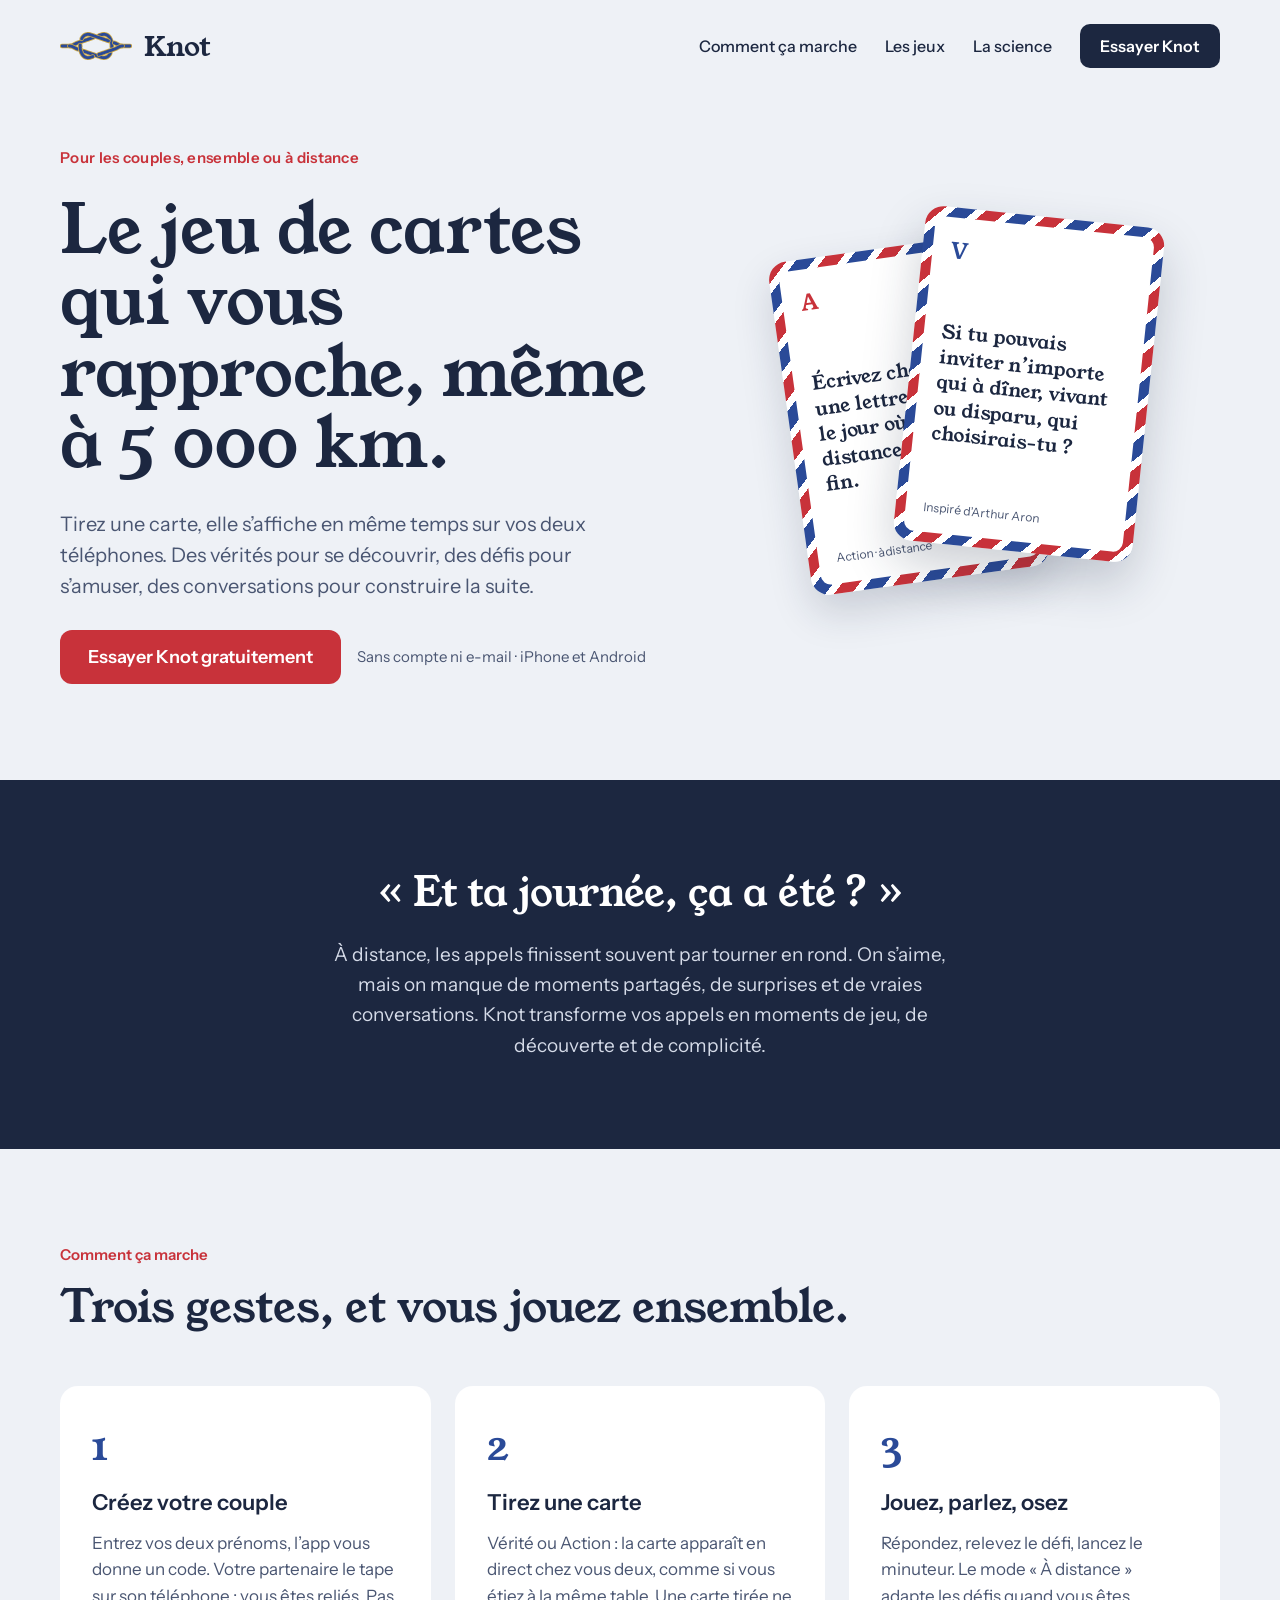
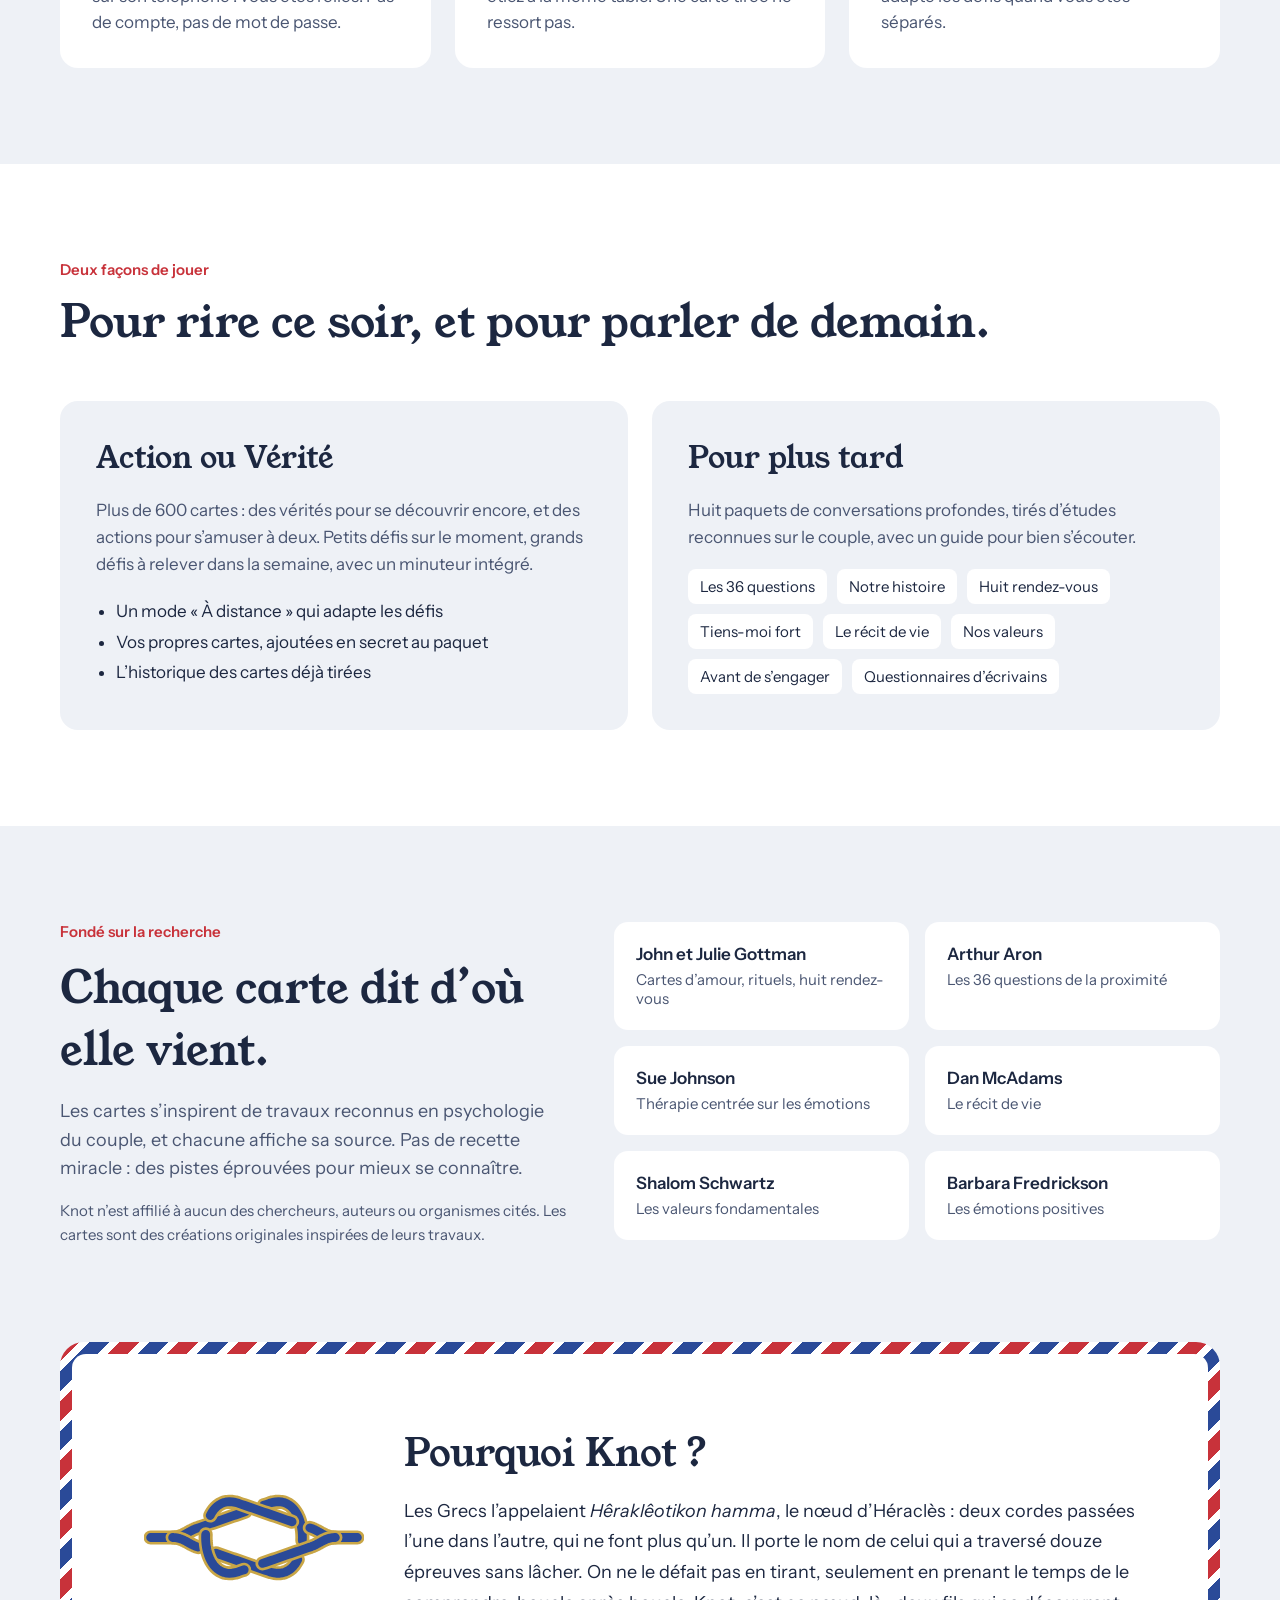
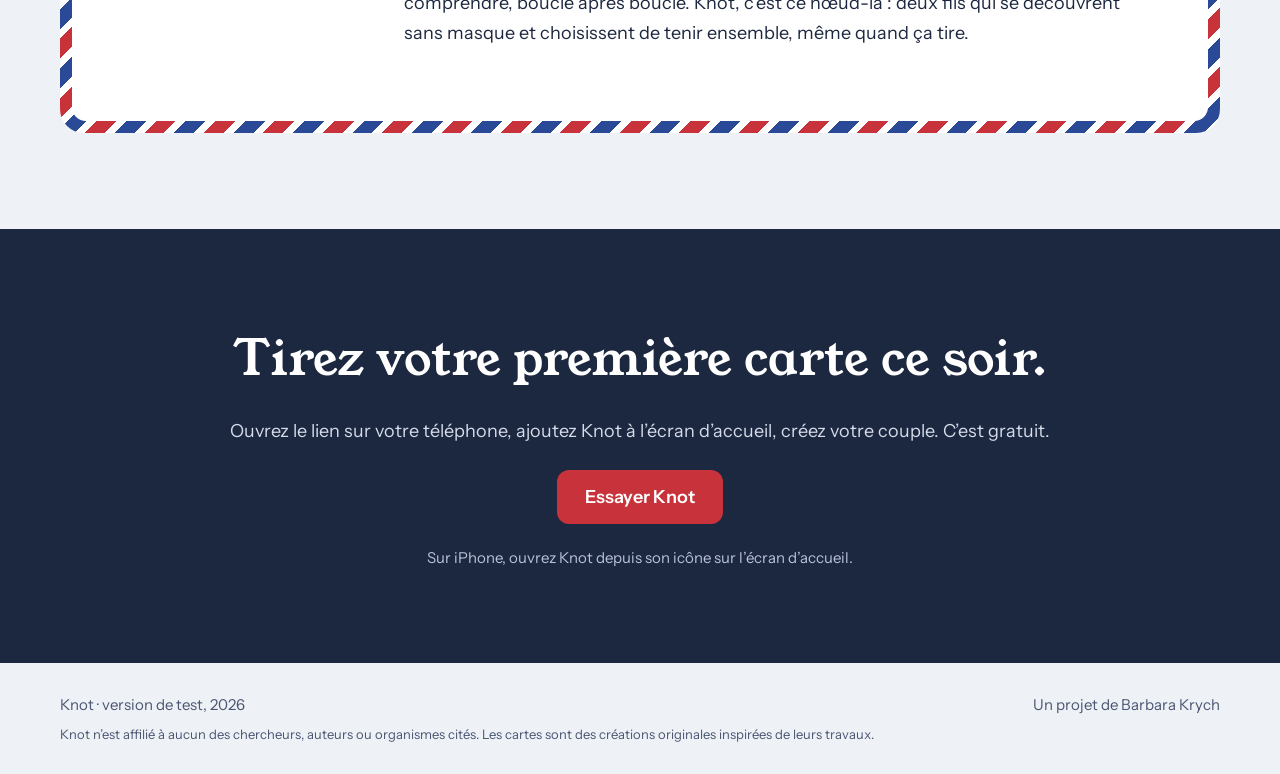
==== site/index.html @ 807b1a23 "Site de présentation dans site/, ignoré par le service worker et le numéro de version Le dossier sit" ====
<!doctype html>
<html lang="fr">
<head>
<meta charset="utf-8">
<meta name="viewport" content="width=device-width, initial-scale=1">
<title>Knot · le jeu de cartes des couples</title>
<meta name="description" content="Le jeu de cartes qui rapproche les couples, même à distance : vérités, défis et conversations profondes, tirés ensemble en direct.">
<link rel="icon" href="knot-logo.svg" type="image/svg+xml">
<link rel="preconnect" href="https://fonts.googleapis.com">
<link rel="stylesheet" href="https://fonts.googleapis.com/css2?family=Young+Serif&amp;family=Instrument+Sans:wght@400;500;600;700&amp;display=swap">
<style>
body{margin:0;background:#EEF1F6}
a{color:#2A4A98}a:hover{color:#1C2740}
.avion{background:repeating-linear-gradient(135deg,#C8323A 0 14px,#FFFFFF 14px 21px,#2A4A98 21px 35px,#FFFFFF 35px 42px)}
</style>
<style>html{scroll-behavior:smooth}img{max-width:100%}</style>
</head>
<body>
<div style="font-family: 'Instrument Sans', system-ui, sans-serif; color: #1C2740; background: #EEF1F6; min-height: 100vh">

<header style="max-width: 1160px; margin: 0 auto; padding: 24px 24px; display: flex; align-items: center; justify-content: space-between; gap: 16px; flex-wrap: wrap">
<a href="https://barbarakrych.github.io/Knot/" style="display: flex; align-items: center; gap: 12px; text-decoration: none; color: #1C2740">
<img src="knot-logo.svg" alt="" style="width: 72px; height: 32px">
<span style="font-family: 'Young Serif', Georgia, serif; font-size: 28px">Knot</span>
</a>
<nav style="display: flex; align-items: center; gap: 28px; flex-wrap: wrap; font-size: 16px; font-weight: 500">
<a href="#comment" style="color: #1C2740; text-decoration: none">Comment ça marche</a>
<a href="#jeux" style="color: #1C2740; text-decoration: none">Les jeux</a>
<a href="#science" style="color: #1C2740; text-decoration: none">La science</a>
<a href="https://barbarakrych.github.io/Knot/" style="background: #1C2740; color: #FFFFFF; text-decoration: none; padding: 12px 20px; border-radius: 10px; font-weight: 600">Essayer Knot</a>
</nav>
</header>

<section style="max-width: 1160px; margin: 0 auto; padding: 56px 24px 96px; display: flex; flex-wrap: wrap; align-items: center; gap: 56px">
<div style="flex: 1 1 480px; min-width: 0; display: flex; flex-direction: column; gap: 28px">
<p style="margin: 0; font-size: 15px; font-weight: 600; letter-spacing: 0.02em; color: #C8323A">Pour les couples, ensemble ou à distance</p>
<h1 style="margin: 0; font-family: 'Young Serif', Georgia, serif; font-weight: 400; font-size: clamp(42px, 6vw, 68px); line-height: 1.05">Le jeu de cartes qui vous rapproche, même à 5 000 km.</h1>
<p style="margin: 0; font-size: 20px; line-height: 1.55; color: #4A5672; max-width: 34rem">Tirez une carte, elle s’affiche en même temps sur vos deux téléphones. Des vérités pour se découvrir, des défis pour s’amuser, des conversations pour construire la suite.</p>
<div style="display: flex; flex-wrap: wrap; align-items: center; gap: 16px">
<a href="https://barbarakrych.github.io/Knot/" style="background: #C8323A; color: #FFFFFF; text-decoration: none; padding: 16px 28px; border-radius: 12px; font-size: 18px; font-weight: 600">Essayer Knot gratuitement</a>
<span style="font-size: 15px; color: #4A5672">Sans compte ni e-mail · iPhone et Android</span>
</div>
</div>
<div style="flex: 1 1 380px; min-width: 0; display: flex; justify-content: center; align-items: center; padding: 24px 0">
<div style="position: relative; width: 360px; max-width: 100%; height: 400px">
<div class="avion" style="position: absolute; left: 0; top: 30px; width: 240px; height: 336px; border-radius: 18px; padding: 10px; box-sizing: border-box; transform: rotate(-8deg); box-shadow: 0 18px 40px rgba(28,39,64,0.18)">
<div style="background: #FFFFFF; border-radius: 10px; height: 100%; box-sizing: border-box; padding: 18px; display: flex; flex-direction: column; justify-content: space-between">
<div style="font-family: 'Young Serif', Georgia, serif; font-size: 22px; color: #C8323A">A</div>
<p style="margin: 0; font-family: 'Young Serif', Georgia, serif; font-size: 19px; line-height: 1.35">Écrivez chacun une lettre à ouvrir le jour où la distance prendra fin.</p>
<div style="font-size: 12px; color: #4A5672">Action · à distance</div>
</div>
</div>
<div class="avion" style="position: absolute; right: 0; top: 0; width: 240px; height: 336px; border-radius: 18px; padding: 10px; box-sizing: border-box; transform: rotate(6deg); box-shadow: 0 22px 48px rgba(28,39,64,0.22)">
<div style="background: #FFFFFF; border-radius: 10px; height: 100%; box-sizing: border-box; padding: 18px; display: flex; flex-direction: column; justify-content: space-between">
<div style="font-family: 'Young Serif', Georgia, serif; font-size: 22px; color: #2A4A98">V</div>
<p style="margin: 0; font-family: 'Young Serif', Georgia, serif; font-size: 19px; line-height: 1.35">Si tu pouvais inviter n’importe qui à dîner, vivant ou disparu, qui choisirais-tu ?</p>
<div style="font-size: 12px; color: #4A5672">Inspiré d’Arthur Aron</div>
</div>
</div>
</div>
</div>
</section>

<section style="background: #1C2740; color: #FFFFFF">
<div style="max-width: 860px; margin: 0 auto; padding: 88px 24px; display: flex; flex-direction: column; gap: 22px; text-align: center; align-items: center">
<p style="margin: 0; font-family: 'Young Serif', Georgia, serif; font-size: clamp(28px, 4vw, 40px); line-height: 1.25">« Et ta journée, ça a été ? »</p>
<p style="margin: 0; font-size: 19px; line-height: 1.6; color: #D5DBE8; max-width: 40rem">À distance, les appels finissent souvent par tourner en rond. On s’aime, mais on manque de moments partagés, de surprises et de vraies conversations. Knot transforme vos appels en moments de jeu, de découverte et de complicité.</p>
</div>
</section>

<section id="comment" style="max-width: 1160px; margin: 0 auto; padding: 96px 24px; display: flex; flex-direction: column; gap: 48px">
<div style="display: flex; flex-direction: column; gap: 12px">
<p style="margin: 0; font-size: 15px; font-weight: 600; color: #C8323A">Comment ça marche</p>
<h2 style="margin: 0; font-family: 'Young Serif', Georgia, serif; font-weight: 400; font-size: clamp(32px, 4vw, 44px)">Trois gestes, et vous jouez ensemble.</h2>
</div>
<div style="display: grid; grid-template-columns: repeat(auto-fit, minmax(260px, 1fr)); gap: 24px">
<div style="background: #FFFFFF; border-radius: 18px; padding: 32px; display: flex; flex-direction: column; gap: 14px">
<div style="font-family: 'Young Serif', Georgia, serif; font-size: 40px; color: #2A4A98">1</div>
<h3 style="margin: 0; font-size: 22px; font-weight: 600">Créez votre couple</h3>
<p style="margin: 0; font-size: 17px; line-height: 1.55; color: #4A5672">Entrez vos deux prénoms, l’app vous donne un code. Votre partenaire le tape sur son téléphone : vous êtes reliés. Pas de compte, pas de mot de passe.</p>
</div>
<div style="background: #FFFFFF; border-radius: 18px; padding: 32px; display: flex; flex-direction: column; gap: 14px">
<div style="font-family: 'Young Serif', Georgia, serif; font-size: 40px; color: #2A4A98">2</div>
<h3 style="margin: 0; font-size: 22px; font-weight: 600">Tirez une carte</h3>
<p style="margin: 0; font-size: 17px; line-height: 1.55; color: #4A5672">Vérité ou Action : la carte apparaît en direct chez vous deux, comme si vous étiez à la même table. Une carte tirée ne ressort pas.</p>
</div>
<div style="background: #FFFFFF; border-radius: 18px; padding: 32px; display: flex; flex-direction: column; gap: 14px">
<div style="font-family: 'Young Serif', Georgia, serif; font-size: 40px; color: #2A4A98">3</div>
<h3 style="margin: 0; font-size: 22px; font-weight: 600">Jouez, parlez, osez</h3>
<p style="margin: 0; font-size: 17px; line-height: 1.55; color: #4A5672">Répondez, relevez le défi, lancez le minuteur. Le mode « À distance » adapte les défis quand vous êtes séparés.</p>
</div>
</div>
</section>

<section id="jeux" style="background: #FFFFFF">
<div style="max-width: 1160px; margin: 0 auto; padding: 96px 24px; display: flex; flex-direction: column; gap: 48px">
<div style="display: flex; flex-direction: column; gap: 12px">
<p style="margin: 0; font-size: 15px; font-weight: 600; color: #C8323A">Deux façons de jouer</p>
<h2 style="margin: 0; font-family: 'Young Serif', Georgia, serif; font-weight: 400; font-size: clamp(32px, 4vw, 44px)">Pour rire ce soir, et pour parler de demain.</h2>
</div>
<div style="display: flex; flex-wrap: wrap; gap: 24px">
<div style="flex: 1 1 420px; min-width: 0; background: #EEF1F6; border-radius: 18px; padding: 36px; display: flex; flex-direction: column; gap: 18px">
<h3 style="margin: 0; font-family: 'Young Serif', Georgia, serif; font-weight: 400; font-size: 30px">Action ou Vérité</h3>
<p style="margin: 0; font-size: 17px; line-height: 1.6; color: #4A5672">Plus de 600 cartes : des vérités pour se découvrir encore, et des actions pour s’amuser à deux. Petits défis sur le moment, grands défis à relever dans la semaine, avec un minuteur intégré.</p>
<ul style="margin: 0; padding-left: 20px; font-size: 17px; line-height: 1.8; color: #1C2740">
<li>Un mode « À distance » qui adapte les défis</li>
<li>Vos propres cartes, ajoutées en secret au paquet</li>
<li>L’historique des cartes déjà tirées</li>
</ul>
</div>
<div style="flex: 1 1 420px; min-width: 0; background: #EEF1F6; border-radius: 18px; padding: 36px; display: flex; flex-direction: column; gap: 18px">
<h3 style="margin: 0; font-family: 'Young Serif', Georgia, serif; font-weight: 400; font-size: 30px">Pour plus tard</h3>
<p style="margin: 0; font-size: 17px; line-height: 1.6; color: #4A5672">Huit paquets de conversations profondes, tirés d’études reconnues sur le couple, avec un guide pour bien s’écouter.</p>
<div style="display: flex; flex-wrap: wrap; gap: 10px">
<span style="background: #FFFFFF; border-radius: 8px; padding: 8px 12px; font-size: 15px">Les 36 questions</span>
<span style="background: #FFFFFF; border-radius: 8px; padding: 8px 12px; font-size: 15px">Notre histoire</span>
<span style="background: #FFFFFF; border-radius: 8px; padding: 8px 12px; font-size: 15px">Huit rendez-vous</span>
<span style="background: #FFFFFF; border-radius: 8px; padding: 8px 12px; font-size: 15px">Tiens-moi fort</span>
<span style="background: #FFFFFF; border-radius: 8px; padding: 8px 12px; font-size: 15px">Le récit de vie</span>
<span style="background: #FFFFFF; border-radius: 8px; padding: 8px 12px; font-size: 15px">Nos valeurs</span>
<span style="background: #FFFFFF; border-radius: 8px; padding: 8px 12px; font-size: 15px">Avant de s’engager</span>
<span style="background: #FFFFFF; border-radius: 8px; padding: 8px 12px; font-size: 15px">Questionnaires d’écrivains</span>
</div>
</div>
</div>
</div>
</section>

<section id="science" style="max-width: 1160px; margin: 0 auto; padding: 96px 24px; display: flex; flex-wrap: wrap; gap: 48px; align-items: flex-start">
<div style="flex: 1 1 380px; min-width: 0; display: flex; flex-direction: column; gap: 16px">
<p style="margin: 0; font-size: 15px; font-weight: 600; color: #C8323A">Fondé sur la recherche</p>
<h2 style="margin: 0; font-family: 'Young Serif', Georgia, serif; font-weight: 400; font-size: clamp(32px, 4vw, 44px)">Chaque carte dit d’où elle vient.</h2>
<p style="margin: 0; font-size: 18px; line-height: 1.6; color: #4A5672">Les cartes s’inspirent de travaux reconnus en psychologie du couple, et chacune affiche sa source. Pas de recette miracle : des pistes éprouvées pour mieux se connaître.</p>
<p style="margin: 0; font-size: 15px; line-height: 1.55; color: #4A5672">Knot n’est affilié à aucun des chercheurs, auteurs ou organismes cités. Les cartes sont des créations originales inspirées de leurs travaux.</p>
</div>
<div style="flex: 1 1 480px; min-width: 0; display: grid; grid-template-columns: repeat(auto-fit, minmax(220px, 1fr)); gap: 16px">
<div style="background: #FFFFFF; border-radius: 14px; padding: 22px"><div style="font-weight: 600; font-size: 17px">John et Julie Gottman</div><div style="font-size: 15px; color: #4A5672; margin-top: 6px">Cartes d’amour, rituels, huit rendez-vous</div></div>
<div style="background: #FFFFFF; border-radius: 14px; padding: 22px"><div style="font-weight: 600; font-size: 17px">Arthur Aron</div><div style="font-size: 15px; color: #4A5672; margin-top: 6px">Les 36 questions de la proximité</div></div>
<div style="background: #FFFFFF; border-radius: 14px; padding: 22px"><div style="font-weight: 600; font-size: 17px">Sue Johnson</div><div style="font-size: 15px; color: #4A5672; margin-top: 6px">Thérapie centrée sur les émotions</div></div>
<div style="background: #FFFFFF; border-radius: 14px; padding: 22px"><div style="font-weight: 600; font-size: 17px">Dan McAdams</div><div style="font-size: 15px; color: #4A5672; margin-top: 6px">Le récit de vie</div></div>
<div style="background: #FFFFFF; border-radius: 14px; padding: 22px"><div style="font-weight: 600; font-size: 17px">Shalom Schwartz</div><div style="font-size: 15px; color: #4A5672; margin-top: 6px">Les valeurs fondamentales</div></div>
<div style="background: #FFFFFF; border-radius: 14px; padding: 22px"><div style="font-weight: 600; font-size: 17px">Barbara Fredrickson</div><div style="font-size: 15px; color: #4A5672; margin-top: 6px">Les émotions positives</div></div>
</div>
</section>

<section style="max-width: 1160px; margin: 0 auto; padding: 0 24px 96px">
<div class="avion" style="border-radius: 24px; padding: 12px">
<div style="background: #FFFFFF; border-radius: 14px; padding: clamp(32px, 6vw, 72px); display: flex; flex-wrap: wrap; gap: 40px; align-items: center">
<img src="knot-logo.svg" alt="Le nœud d’Héraclès, logo de Knot" style="width: 220px; max-width: 100%; height: auto; flex: 0 0 auto">
<div style="flex: 1 1 380px; min-width: 0; display: flex; flex-direction: column; gap: 16px">
<h2 style="margin: 0; font-family: 'Young Serif', Georgia, serif; font-weight: 400; font-size: clamp(28px, 3.5vw, 38px)">Pourquoi Knot ?</h2>
<p style="margin: 0; font-size: 18px; line-height: 1.7; color: #1C2740">Les Grecs l’appelaient <em>Hêraklêotikon hamma</em>, le nœud d’Héraclès : deux cordes passées l’une dans l’autre, qui ne font plus qu’un. Il porte le nom de celui qui a traversé douze épreuves sans lâcher. On ne le défait pas en tirant, seulement en prenant le temps de le comprendre, boucle après boucle. Knot, c’est ce nœud-là : deux fils qui se découvrent sans masque et choisissent de tenir ensemble, même quand ça tire.</p>
</div>
</div>
</div>
</section>

<section style="background: #1C2740; color: #FFFFFF">
<div style="max-width: 860px; margin: 0 auto; padding: 96px 24px; display: flex; flex-direction: column; gap: 24px; align-items: center; text-align: center">
<h2 style="margin: 0; font-family: 'Young Serif', Georgia, serif; font-weight: 400; font-size: clamp(32px, 4.5vw, 48px)">Tirez votre première carte ce soir.</h2>
<p style="margin: 0; font-size: 18px; line-height: 1.6; color: #D5DBE8">Ouvrez le lien sur votre téléphone, ajoutez Knot à l’écran d’accueil, créez votre couple. C’est gratuit.</p>
<a href="https://barbarakrych.github.io/Knot/" style="background: #C8323A; color: #FFFFFF; text-decoration: none; padding: 16px 28px; border-radius: 12px; font-size: 18px; font-weight: 600">Essayer Knot</a>
<p style="margin: 0; font-size: 15px; color: #B9C2D6">Sur iPhone, ouvrez Knot depuis son icône sur l’écran d’accueil.</p>
</div>
</section>

<footer style="max-width: 1160px; margin: 0 auto; padding: 32px 24px; display: flex; flex-wrap: wrap; justify-content: space-between; gap: 12px; font-size: 15px; color: #4A5672">
<span>Knot · version de test, 2026</span>
<span>Un projet de Barbara Krych</span>
<span style="flex-basis: 100%; font-size: 13px">Knot n’est affilié à aucun des chercheurs, auteurs ou organismes cités. Les cartes sont des créations originales inspirées de leurs travaux.</span>
</footer>

</div>
</body>
</html>
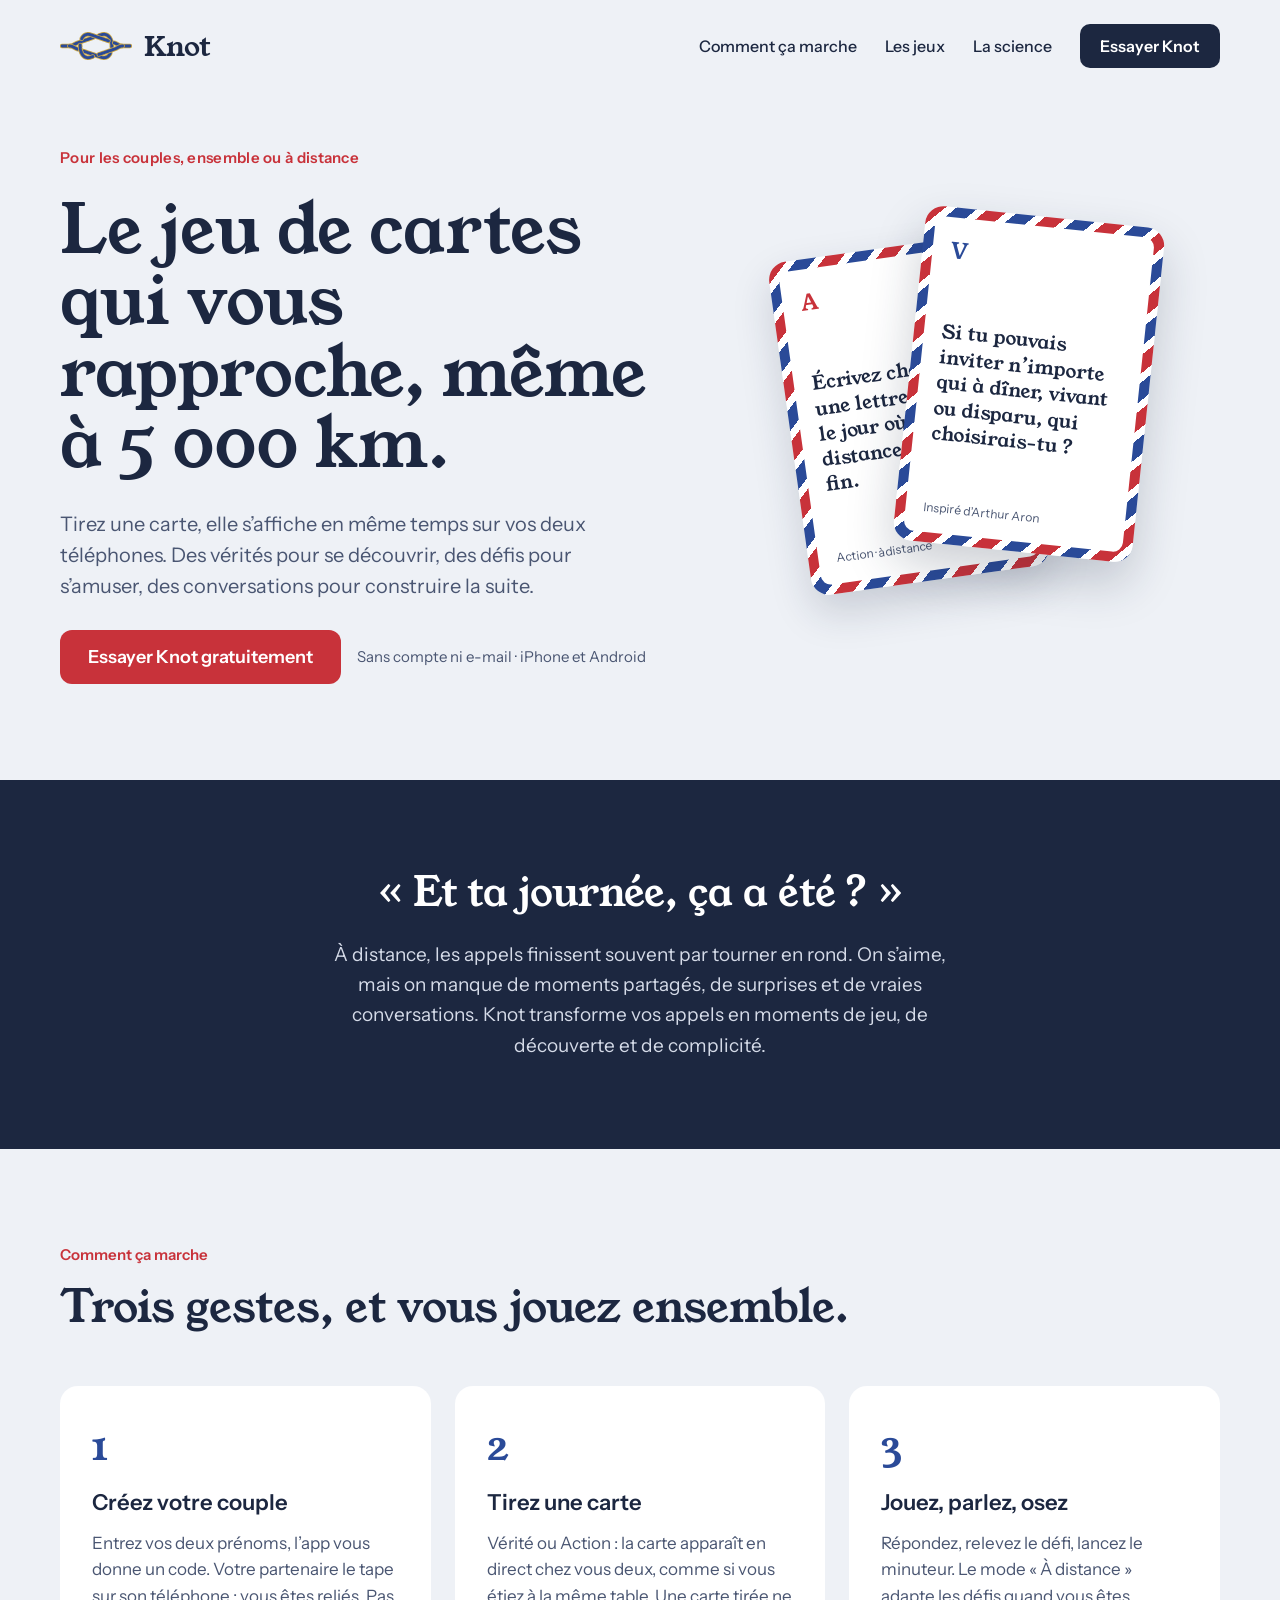
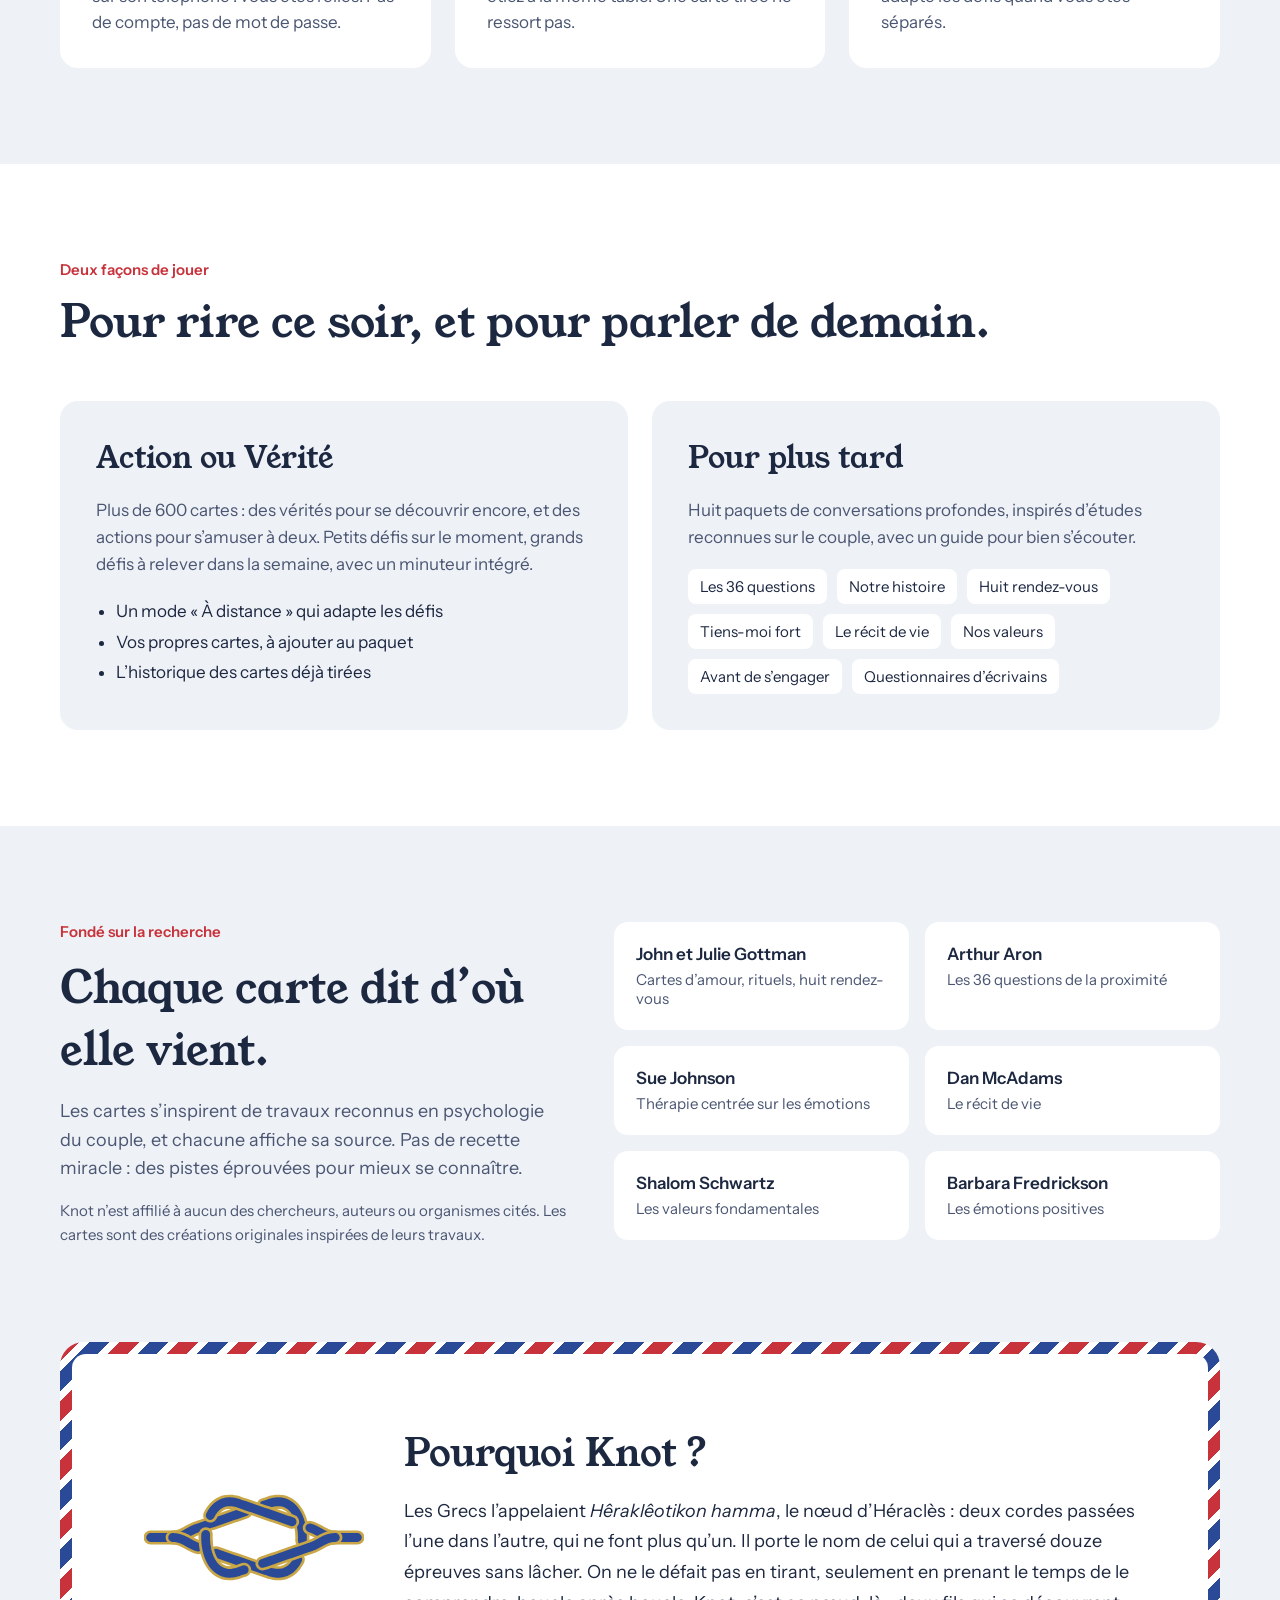
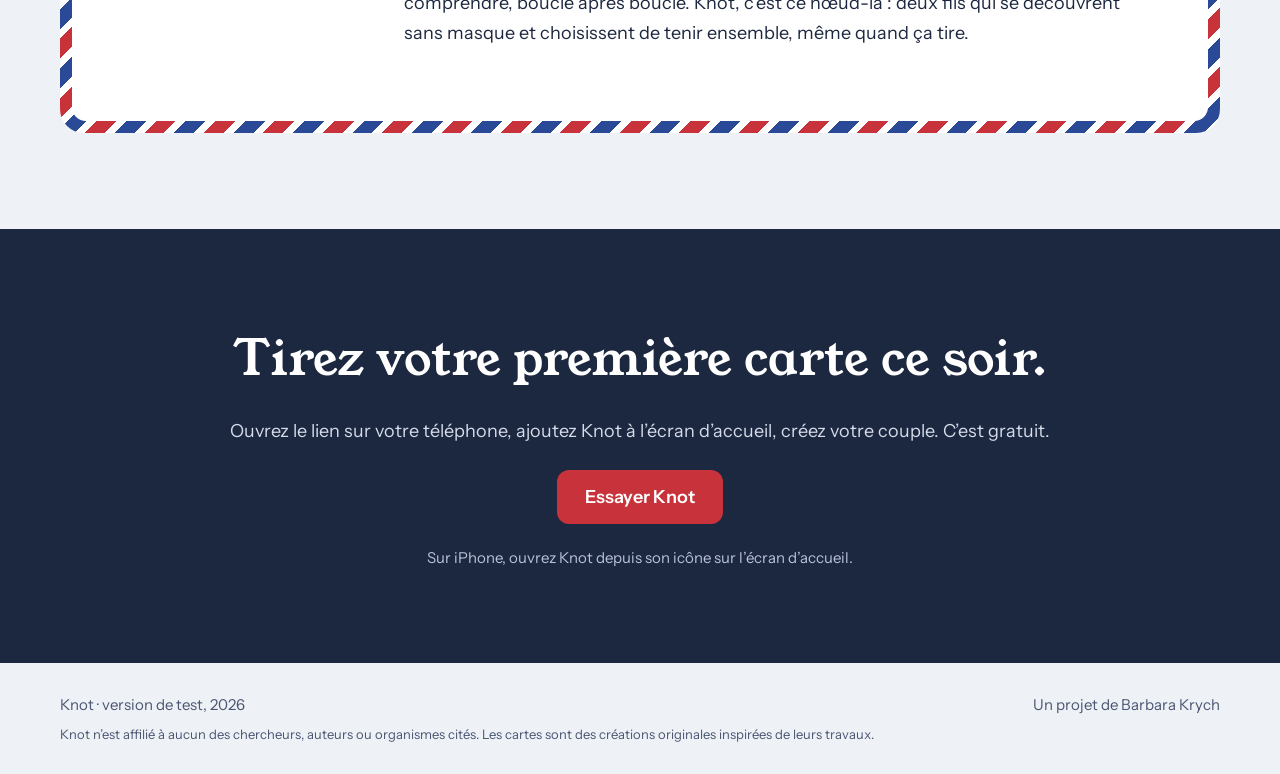
==== commit b3cf355d: "Site : paquets « inspirés » d'études reconnues, cartes « à ajouter » au paquet Co-Authored-By: Claud" ====
--- a/site/index.html
+++ b/site/index.html
@@ -104,13 +104,13 @@
 <p style="margin: 0; font-size: 17px; line-height: 1.6; color: #4A5672">Plus de 600 cartes : des vérités pour se découvrir encore, et des actions pour s’amuser à deux. Petits défis sur le moment, grands défis à relever dans la semaine, avec un minuteur intégré.</p>
 <ul style="margin: 0; padding-left: 20px; font-size: 17px; line-height: 1.8; color: #1C2740">
 <li>Un mode « À distance » qui adapte les défis</li>
-<li>Vos propres cartes, ajoutées en secret au paquet</li>
+<li>Vos propres cartes, à ajouter au paquet</li>
 <li>L’historique des cartes déjà tirées</li>
 </ul>
 </div>
 <div style="flex: 1 1 420px; min-width: 0; background: #EEF1F6; border-radius: 18px; padding: 36px; display: flex; flex-direction: column; gap: 18px">
 <h3 style="margin: 0; font-family: 'Young Serif', Georgia, serif; font-weight: 400; font-size: 30px">Pour plus tard</h3>
-<p style="margin: 0; font-size: 17px; line-height: 1.6; color: #4A5672">Huit paquets de conversations profondes, tirés d’études reconnues sur le couple, avec un guide pour bien s’écouter.</p>
+<p style="margin: 0; font-size: 17px; line-height: 1.6; color: #4A5672">Huit paquets de conversations profondes, inspirés d’études reconnues sur le couple, avec un guide pour bien s’écouter.</p>
 <div style="display: flex; flex-wrap: wrap; gap: 10px">
 <span style="background: #FFFFFF; border-radius: 8px; padding: 8px 12px; font-size: 15px">Les 36 questions</span>
 <span style="background: #FFFFFF; border-radius: 8px; padding: 8px 12px; font-size: 15px">Notre histoire</span>
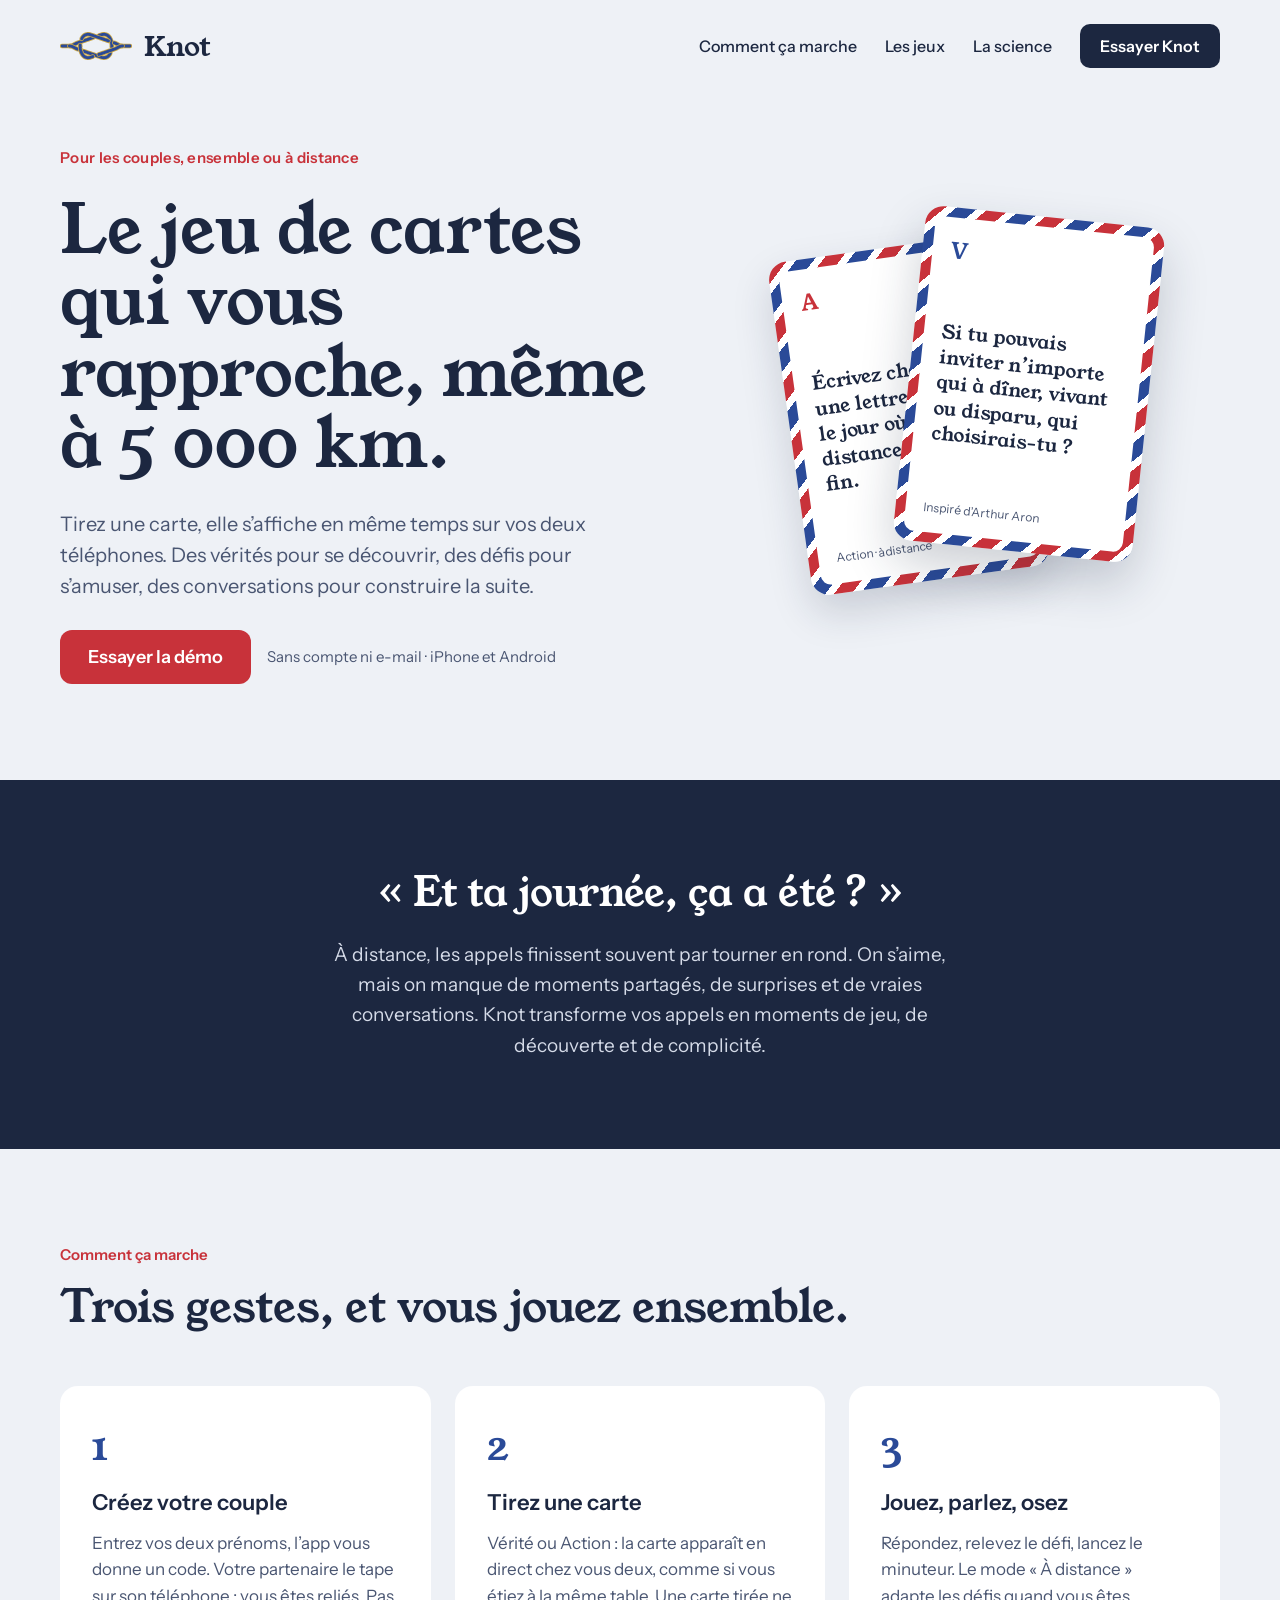
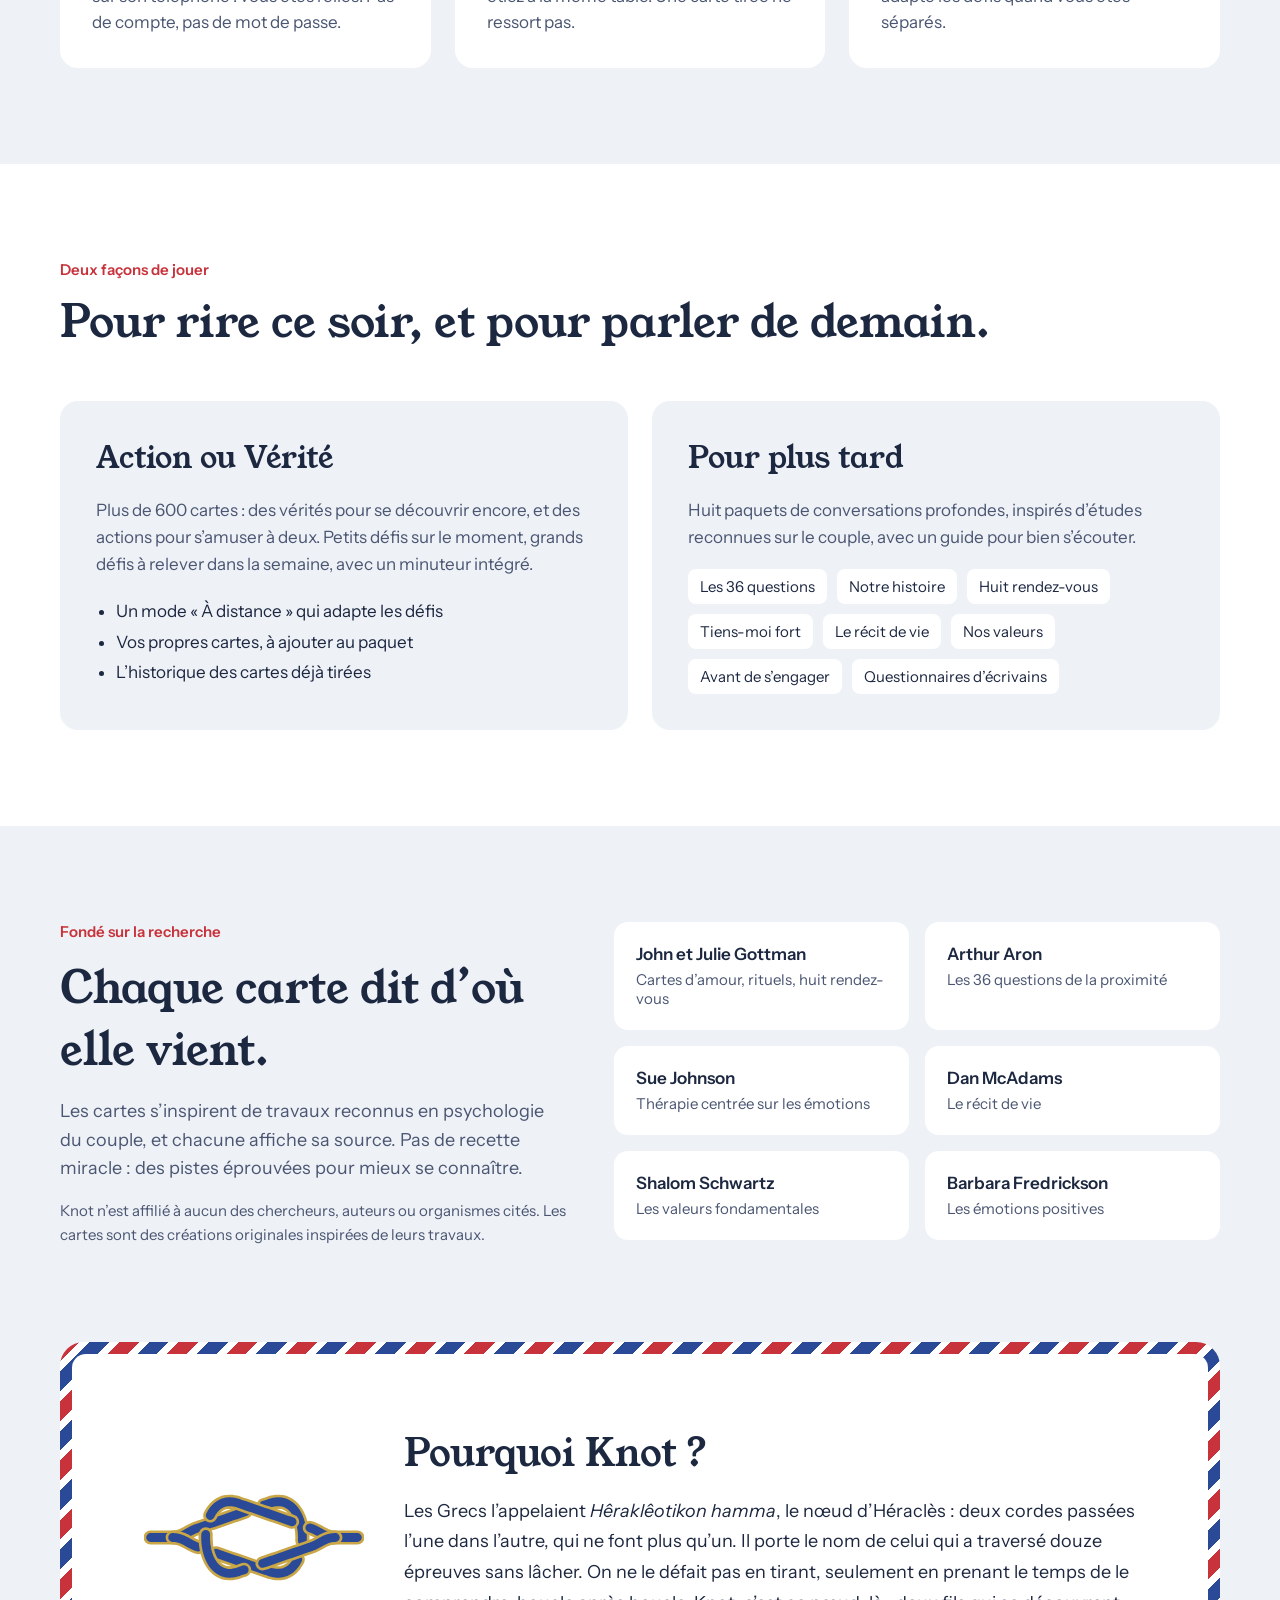
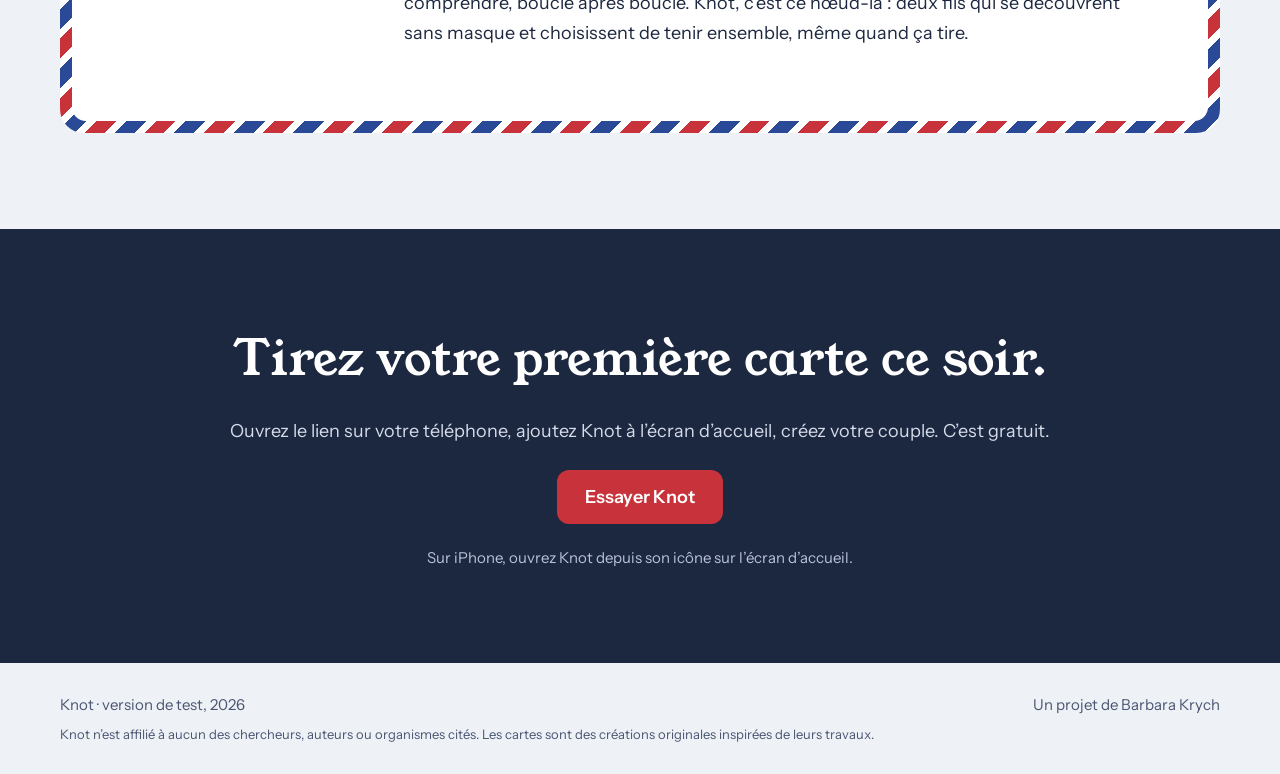
==== commit 978aba84: "Mode démo : découvrir toute l'app sans couple ni compte (bouton de l'accueil ou ?demo=1), et « Essay" ====
--- a/site/index.html
+++ b/site/index.html
@@ -37,7 +37,7 @@
 <h1 style="margin: 0; font-family: 'Young Serif', Georgia, serif; font-weight: 400; font-size: clamp(42px, 6vw, 68px); line-height: 1.05">Le jeu de cartes qui vous rapproche, même à 5 000 km.</h1>
 <p style="margin: 0; font-size: 20px; line-height: 1.55; color: #4A5672; max-width: 34rem">Tirez une carte, elle s’affiche en même temps sur vos deux téléphones. Des vérités pour se découvrir, des défis pour s’amuser, des conversations pour construire la suite.</p>
 <div style="display: flex; flex-wrap: wrap; align-items: center; gap: 16px">
-<a href="https://barbarakrych.github.io/Knot/" style="background: #C8323A; color: #FFFFFF; text-decoration: none; padding: 16px 28px; border-radius: 12px; font-size: 18px; font-weight: 600">Essayer Knot gratuitement</a>
+<a href="https://barbarakrych.github.io/Knot/?demo=1" style="background: #C8323A; color: #FFFFFF; text-decoration: none; padding: 16px 28px; border-radius: 12px; font-size: 18px; font-weight: 600">Essayer la démo</a>
 <span style="font-size: 15px; color: #4A5672">Sans compte ni e-mail · iPhone et Android</span>
 </div>
 </div>
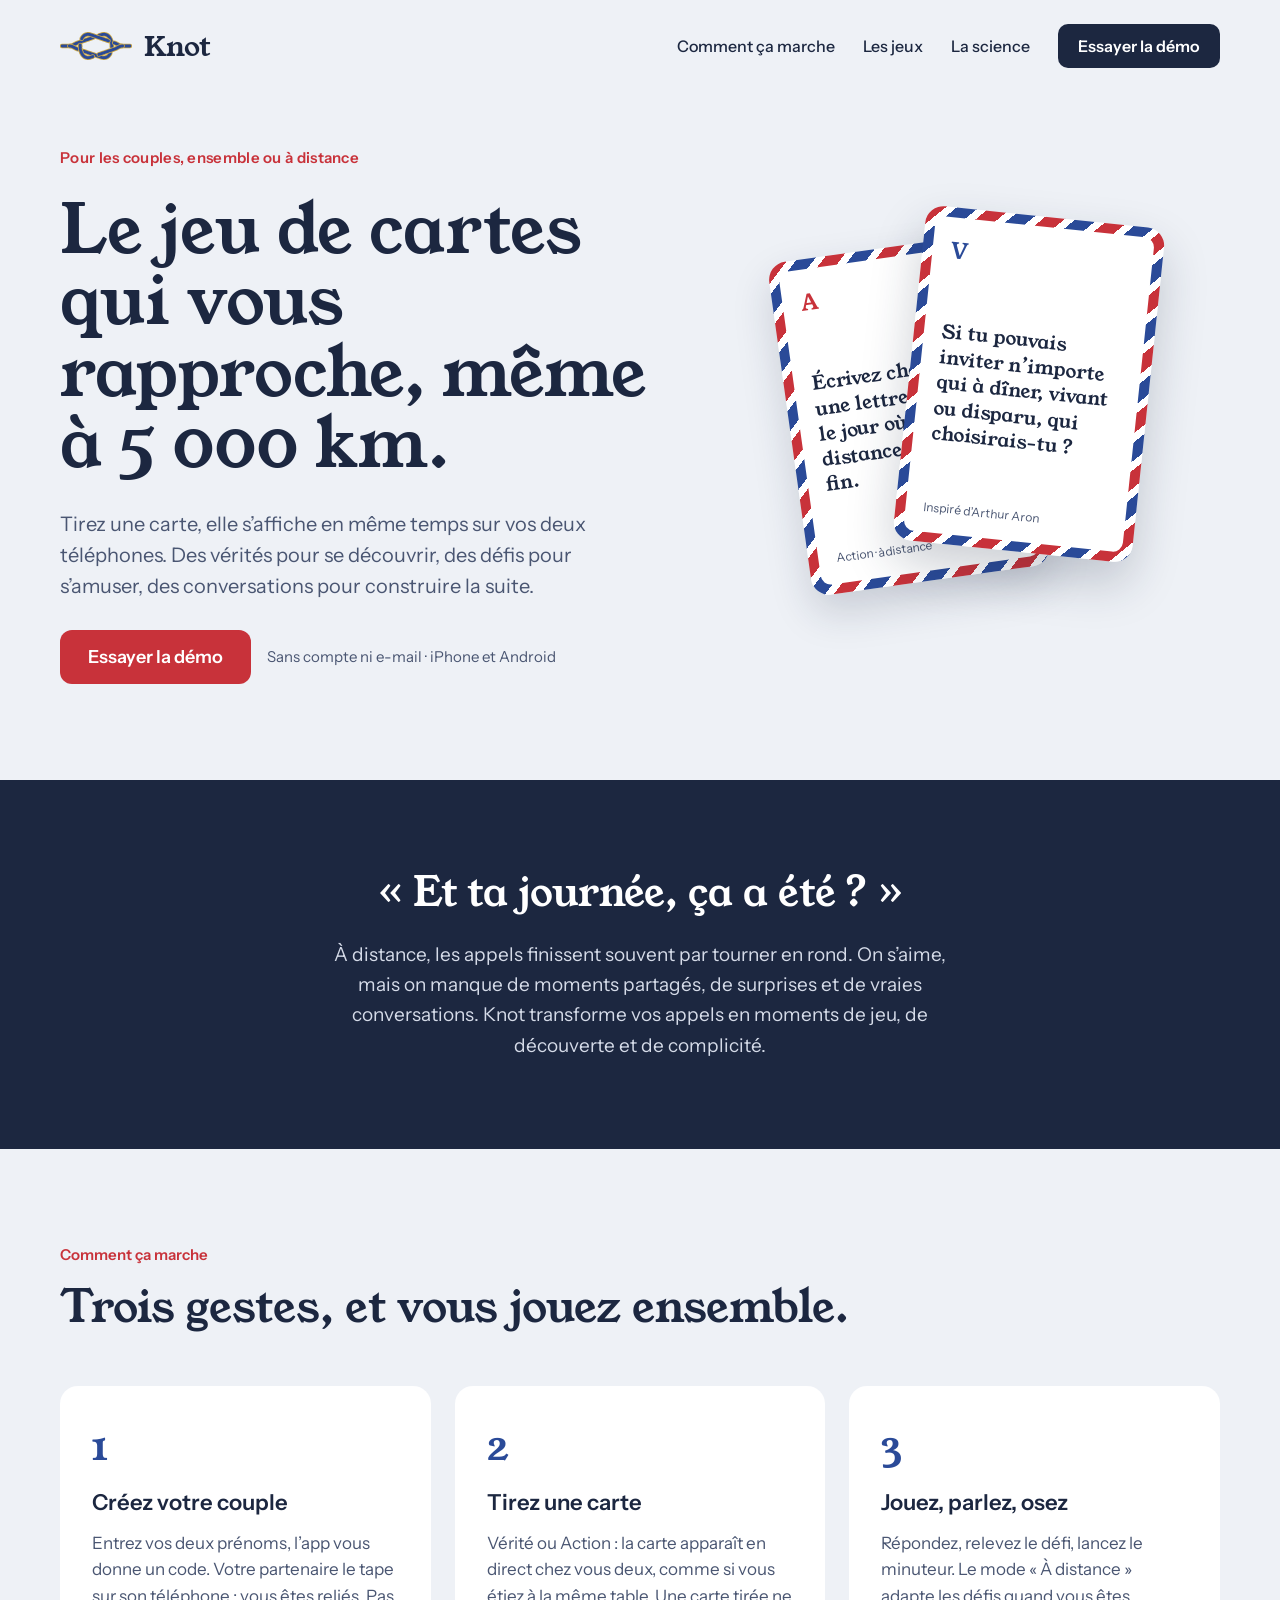
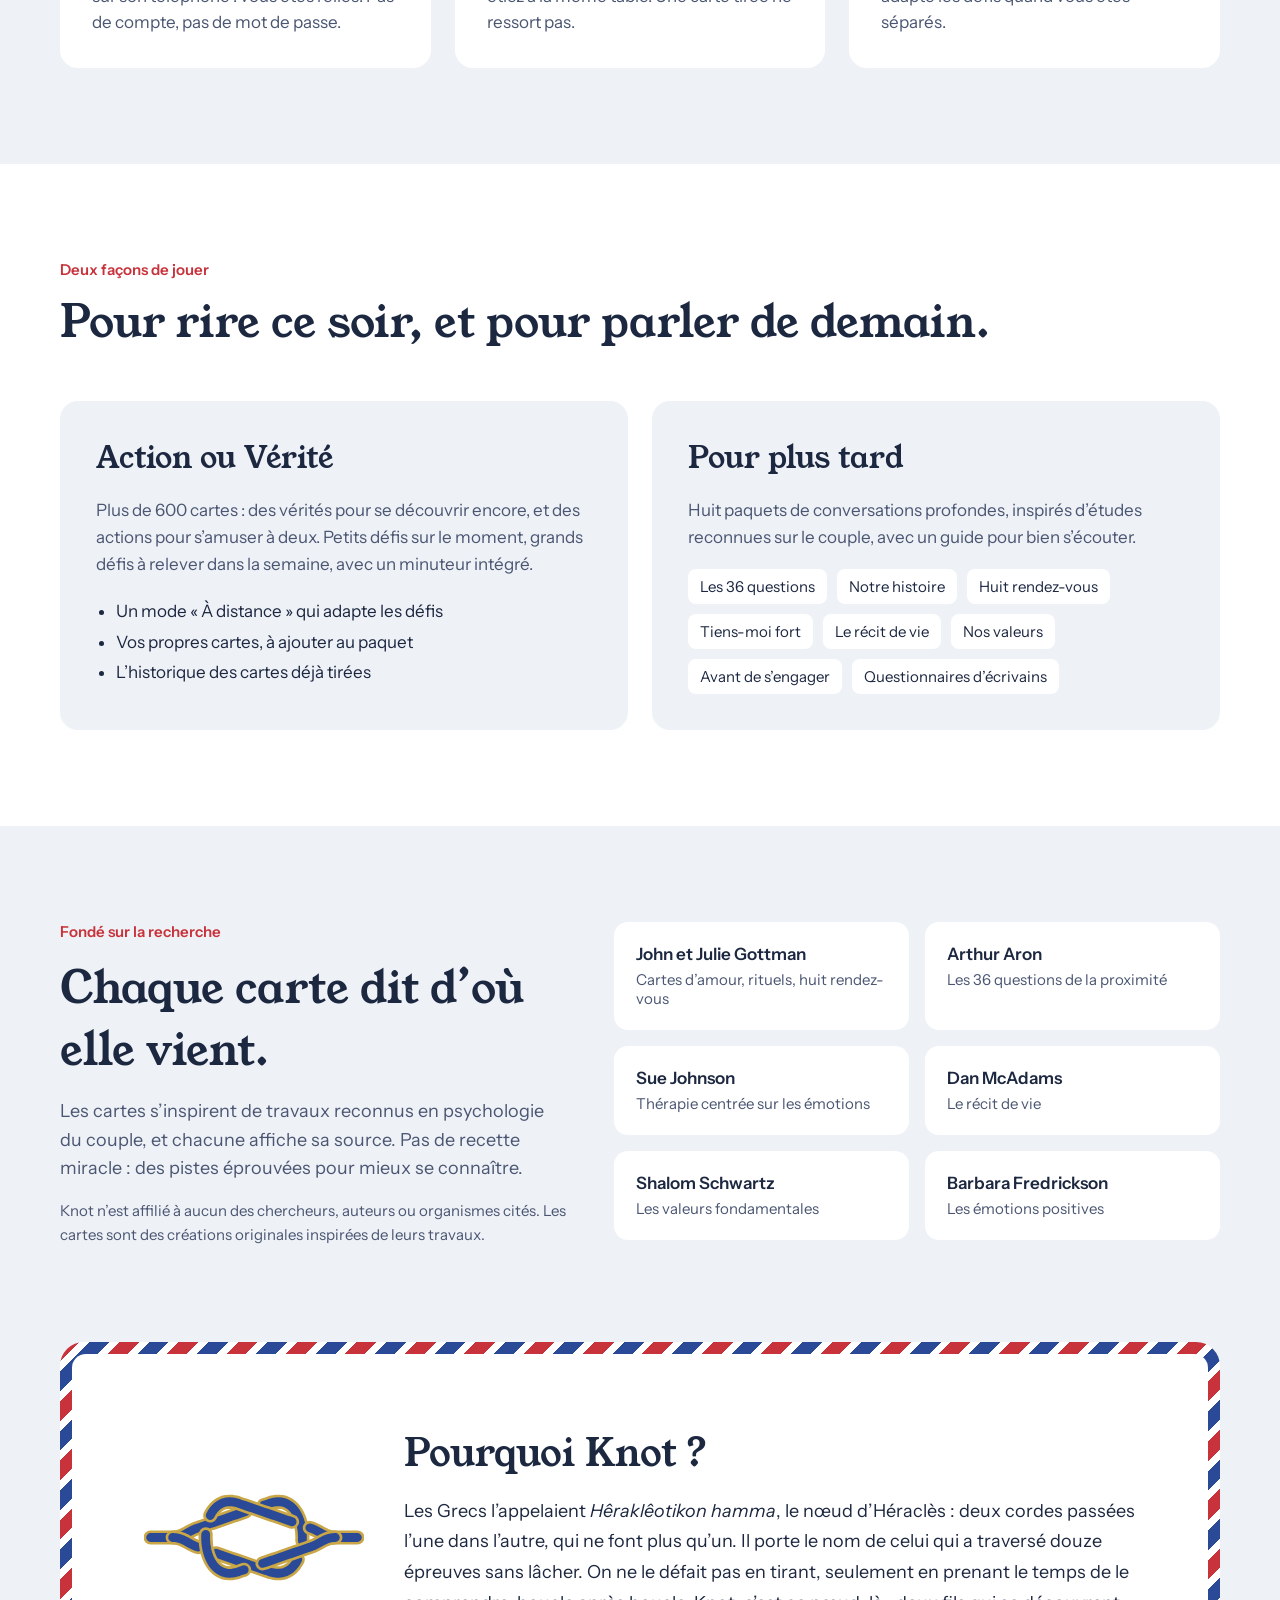
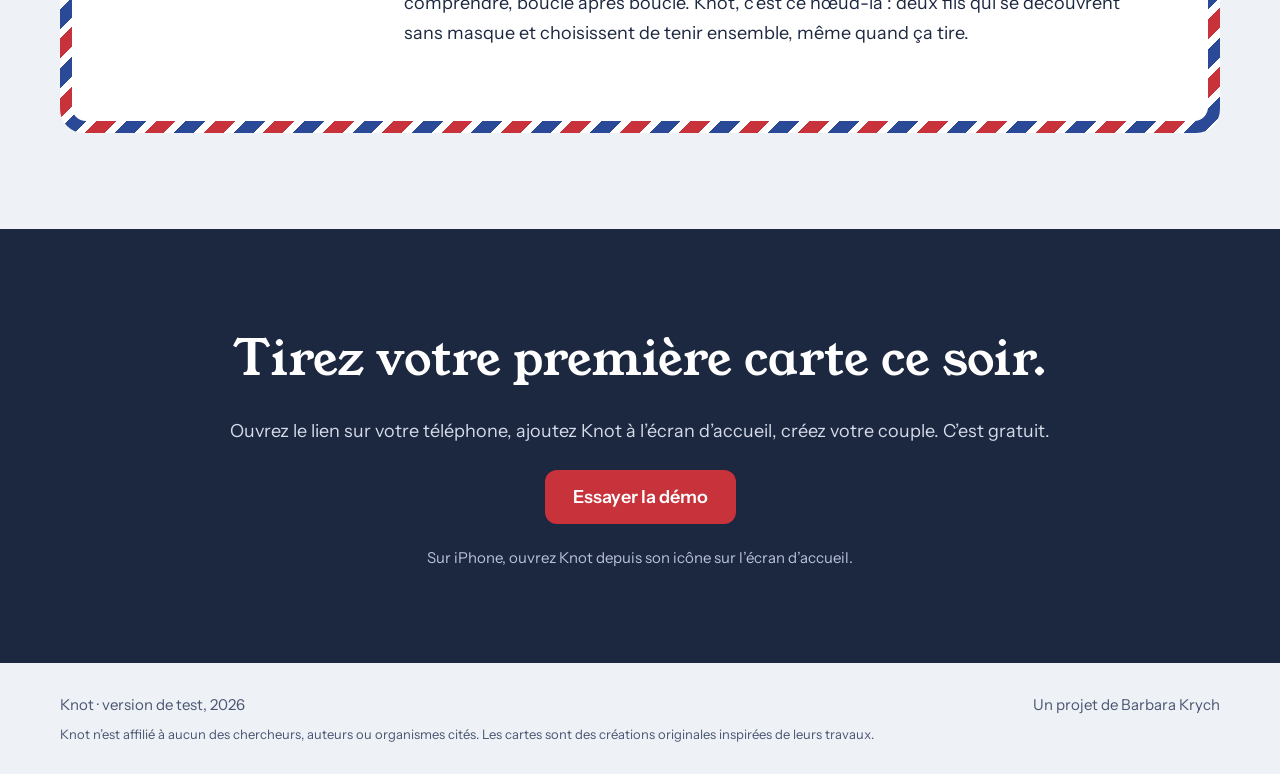
==== commit c80f0e3a: "Site : les trois boutons mènent à la démo (« Essayer la démo ») Co-Authored-By: Claude Opus 5.5 <nor" ====
--- a/site/index.html
+++ b/site/index.html
@@ -27,7 +27,7 @@
 <a href="#comment" style="color: #1C2740; text-decoration: none">Comment ça marche</a>
 <a href="#jeux" style="color: #1C2740; text-decoration: none">Les jeux</a>
 <a href="#science" style="color: #1C2740; text-decoration: none">La science</a>
-<a href="https://barbarakrych.github.io/Knot/" style="background: #1C2740; color: #FFFFFF; text-decoration: none; padding: 12px 20px; border-radius: 10px; font-weight: 600">Essayer Knot</a>
+<a href="https://barbarakrych.github.io/Knot/?demo=1" style="background: #1C2740; color: #FFFFFF; text-decoration: none; padding: 12px 20px; border-radius: 10px; font-weight: 600">Essayer la démo</a>
 </nav>
 </header>
 
@@ -159,7 +159,7 @@
 <div style="max-width: 860px; margin: 0 auto; padding: 96px 24px; display: flex; flex-direction: column; gap: 24px; align-items: center; text-align: center">
 <h2 style="margin: 0; font-family: 'Young Serif', Georgia, serif; font-weight: 400; font-size: clamp(32px, 4.5vw, 48px)">Tirez votre première carte ce soir.</h2>
 <p style="margin: 0; font-size: 18px; line-height: 1.6; color: #D5DBE8">Ouvrez le lien sur votre téléphone, ajoutez Knot à l’écran d’accueil, créez votre couple. C’est gratuit.</p>
-<a href="https://barbarakrych.github.io/Knot/" style="background: #C8323A; color: #FFFFFF; text-decoration: none; padding: 16px 28px; border-radius: 12px; font-size: 18px; font-weight: 600">Essayer Knot</a>
+<a href="https://barbarakrych.github.io/Knot/?demo=1" style="background: #C8323A; color: #FFFFFF; text-decoration: none; padding: 16px 28px; border-radius: 12px; font-size: 18px; font-weight: 600">Essayer la démo</a>
 <p style="margin: 0; font-size: 15px; color: #B9C2D6">Sur iPhone, ouvrez Knot depuis son icône sur l’écran d’accueil.</p>
 </div>
 </section>
